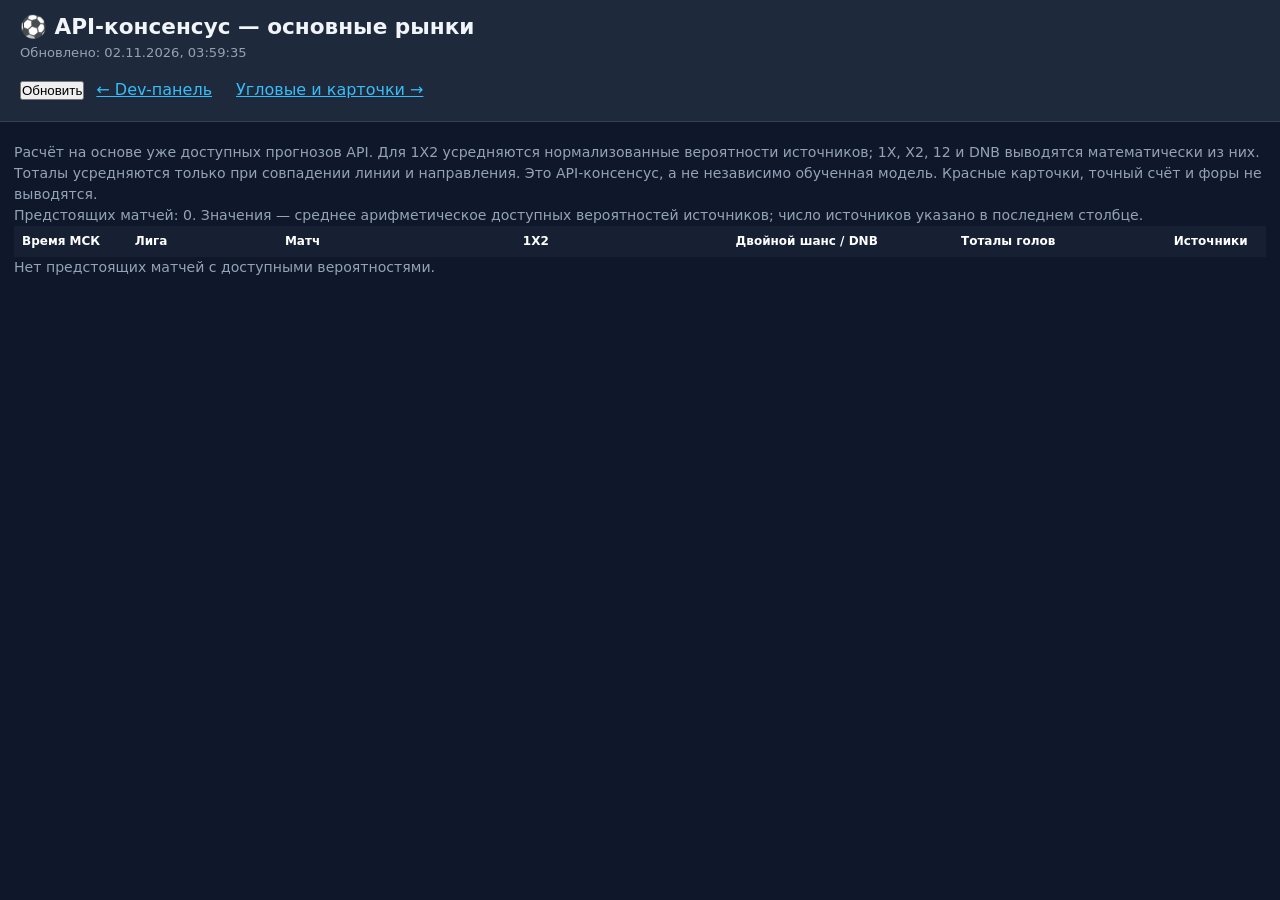
==== api-consensus.html @ f446b964 "feat: add API consensus markets page" ====
<!doctype html>
<html lang="ru"><head><meta charset="utf-8"><meta name="viewport" content="width=device-width,initial-scale=1">
<title>API-консенсус — основные рынки</title><link rel="stylesheet" href="styles.css">
<style>
main{max-width:1500px;margin:20px auto;padding:0 14px}.wrap{overflow-x:auto}.tbl{width:100%;min-width:1050px;border-collapse:collapse;font-size:12px;table-layout:fixed}.tbl th{background:#172033;color:white;padding:8px}.tbl td{background:#fff;color:#111;border:1px solid #d8dee8;padding:7px;white-space:pre-line;overflow-wrap:anywhere;vertical-align:middle}.tbl tr:nth-child(even) td{background:#f1f5f9}.tbl th:nth-child(1){width:9%}.tbl th:nth-child(2){width:12%}.tbl th:nth-child(3){width:19%}.tbl th:nth-child(4){width:17%}.tbl th:nth-child(5){width:18%}.tbl th:nth-child(6){width:17%}.note{color:var(--text-muted);font-size:.88rem;line-height:1.5}.back{display:inline-block;margin:8px 12px;color:var(--accent)}
</style></head><body data-mode="main">
<header class="app-header"><h1>⚽ API-консенсус — основные рынки</h1><p id="status" class="subtitle">Загрузка…</p><button id="refresh" type="button">Обновить</button><a class="back" href="./">← Dev-панель</a><a class="back" href="./api-special.html">Угловые и карточки →</a></header>
<main><p class="note">Расчёт на основе уже доступных прогнозов API. Для 1X2 усредняются нормализованные вероятности источников; 1X, X2, 12 и DNB выводятся математически из них. Тоталы усредняются только при совпадении линии и направления. Это API-консенсус, а не независимо обученная модель. Красные карточки, точный счёт и форы не выводятся.</p>
<p id="count" class="note"></p><div class="wrap"><table class="tbl"><thead><tr><th>Время МСК</th><th>Лига</th><th>Матч</th><th>1X2</th><th>Двойной шанс / DNB</th><th>Тоталы голов</th><th>Источники</th></tr></thead><tbody id="rows"></tbody></table></div><p id="empty" class="note" hidden>Нет предстоящих матчей с доступными вероятностями.</p></main><script src="api-consensus.js"></script></body></html>
---- styles.css ----
:root {
    --bg: #0f172a;
    --surface: #1e293b;
    --surface-alt: #334155;
    --text: #f1f5f9;
    --text-muted: #94a3b8;
    --accent: #38bdf8;
    --accent-hover: #0ea5e9;
    --success: #4ade80;
    --warning: #fbbf24;
    --danger: #f87171;
    --border: #334155;
    --radius: 10px;
}

* {
    margin: 0;
    padding: 0;
    box-sizing: border-box;
}

body {
    font-family: 'Segoe UI', system-ui, -apple-system, sans-serif;
    background: var(--bg);
    color: var(--text);
    line-height: 1.4;
    min-height: 100vh;
}

.app-header {
    background: var(--surface);
    padding: 12px 20px;
    border-bottom: 1px solid var(--border);
    position: relative;
    z-index: 10;
}

.app-header h1 {
    font-size: 1.35rem;
    margin-bottom: 2px;
}

.subtitle {
    color: var(--text-muted);
    font-size: 0.82rem;
    margin-bottom: 8px;
}

.status-bar {
    display: flex;
    align-items: center;
    gap: 8px;
    flex-wrap: wrap;
}

.status-badge {
    padding: 3px 10px;
    border-radius: 999px;
    font-size: 0.75rem;
    font-weight: 600;
    background: var(--surface-alt);
    color: var(--text-muted);
}

.status-badge.ok {
    background: rgba(74, 222, 128, 0.15);
    color: var(--success);
}

.status-badge.error {
    background: rgba(248, 113, 113, 0.15);
    color: var(--danger);
}

.refresh-btn {
    margin-left: auto;
    padding: 6px 14px;
    background: var(--accent);
    color: #0f172a;
    border: none;
    border-radius: 8px;
    font-weight: 600;
    cursor: pointer;
    transition: background 0.2s;
}

.refresh-btn:hover { background: var(--accent-hover); }
.refresh-btn:disabled { opacity: 0.6; cursor: wait; }

main {
    width: 100%;
    max-width: none;
    margin: 0 auto;
    padding: 12px 16px;
}

.loading {
    display: flex;
    flex-direction: column;
    align-items: center;
    padding: 3rem;
    gap: 1rem;
}

.spinner {
    width: 40px;
    height: 40px;
    border: 4px solid var(--surface-alt);
    border-top-color: var(--accent);
    border-radius: 50%;
    animation: spin 0.8s linear infinite;
}

@keyframes spin { to { transform: rotate(360deg); } }

.error-container {
    background: rgba(248, 113, 113, 0.1);
    border: 1px solid var(--danger);
    border-radius: var(--radius);
    padding: 10px 14px;
    margin-bottom: 12px;
    color: var(--danger);
}

.table-wrapper {
    width: 100%;
    max-width: 100%;
    /* Avoid creating an overflow scroll container: it prevents sticky table headers
       from following the page scroll in several browsers. */
    overflow: visible;
    border-radius: 8px;
    border: 1px solid var(--border);
}

table {
    width: 100%;
    table-layout: fixed;
    border-collapse: collapse;
    background: var(--surface);
    font-size: 12px;
}

/* Column proportions for the 11 visible columns. */
th:nth-child(1), td:nth-child(1) { width: 9%; }
th:nth-child(2), td:nth-child(2) { width: 8%; }
th:nth-child(3), td:nth-child(3) { width: 8%; }
th:nth-child(4), td:nth-child(4) { width: 8%; }
th:nth-child(5), td:nth-child(5) { width: 15%; }
th:nth-child(6), td:nth-child(6) { width: 8%; }
th:nth-child(7), td:nth-child(7) { width: 8%; }
th:nth-child(8), td:nth-child(8) { width: 8%; }
th:nth-child(9), td:nth-child(9) { width: 8%; }
th:nth-child(10), td:nth-child(10) { width: 8%; }
th:nth-child(11), td:nth-child(11) { width: 12%; }

thead { background: var(--surface-alt); }

th {
    position: sticky;
    top: 0;
    z-index: 5;
    background: var(--surface-alt);
    padding: 8px 7px;
    text-align: left;
    font-weight: 600;
    color: var(--text-muted);
    white-space: nowrap;
    overflow-wrap: normal;
    cursor: pointer;
    user-select: none;
    line-height: 1.2;
}

th:hover { color: var(--text); }
th[data-sort]::after { content: ' ↕'; opacity: 0.4; }

td {
    padding: 7px;
    border-top: 1px solid var(--border);
    white-space: normal;
    overflow-wrap: anywhere;
    vertical-align: top;
    line-height: 1.25;
}

tbody tr:hover { background: rgba(56, 189, 248, 0.05); }

.prediction-cell {
    font-weight: 600;
    color: var(--accent);
    font-variant-numeric: tabular-nums;
}

.source-cell {
    font-size: 11px;
    color: var(--text-muted);
}

.empty-state {
    text-align: center;
    padding: 2rem;
    color: var(--text-muted);
}

.hidden { display: none !important; }

footer {
    text-align: center;
    padding: 12px;
    color: var(--text-muted);
    font-size: 0.8rem;
}

footer a { color: var(--accent); text-decoration: none; }

@media (min-width: 1500px) {
    table { font-size: 13px; }
    th, td { padding: 8px 9px; }
}

@media (max-width: 1100px) {
    main { padding: 8px; }
    table { font-size: 11px; }
    th, td { padding: 5px 4px; }
}

@media (max-width: 700px) {
    .app-header { padding: 10px; }
    .app-header h1 { font-size: 1.1rem; }
    main { padding: 6px; }
    table { font-size: 10px; }
    th, td { padding: 4px 3px; }
    th[data-sort]::after { content: ''; }
}


/* Row background is set from the strongest probability in JavaScript. */
tbody tr.high-probability-row {
    transition: background-color 160ms ease;
}

tbody tr.high-probability-row td {
    color: inherit;
    border-top-color: rgba(20, 83, 45, 0.2);
}

tbody tr.high-probability-row .prediction-cell,
tbody tr.high-probability-row .source-cell {
    color: inherit;
}

tbody tr.high-probability-row:hover {
    filter: brightness(0.96);
}

.result-cell {
    font-weight: 700;
    white-space: nowrap;
    overflow-wrap: normal;
    font-variant-numeric: tabular-nums;
}

.source-filter-bar {
    display: flex;
    align-items: center;
    gap: 8px;
    flex-wrap: wrap;
    margin: 0 0 10px;
}

.source-filter-btn {
    border: 1px solid var(--border);
    border-radius: 8px;
    padding: 8px 14px;
    background: var(--surface);
    color: var(--text);
    font: inherit;
    font-weight: 600;
    cursor: pointer;
    transition: background 0.15s ease, border-color 0.15s ease;
}

.source-filter-btn:hover {
    border-color: var(--accent);
}

.source-filter-btn.active {
    background: var(--accent);
    border-color: var(--accent);
    color: #0f172a;
}

@media (max-width: 700px) {
    .source-filter-bar { gap: 6px; }
    .source-filter-btn { padding: 7px 10px; font-size: 11px; }
}


/* Make all text in the forecast table black for readability. */
table,
table td,
table .prediction-cell,
table .source-cell,
tbody tr.high-probability-row td,
tbody tr.high-probability-row .prediction-cell,
tbody tr.high-probability-row .source-cell {
    color: #000 !important;
}

/* Keep table header text white. */
table th,
table th:hover {
    color: #fff !important;
}
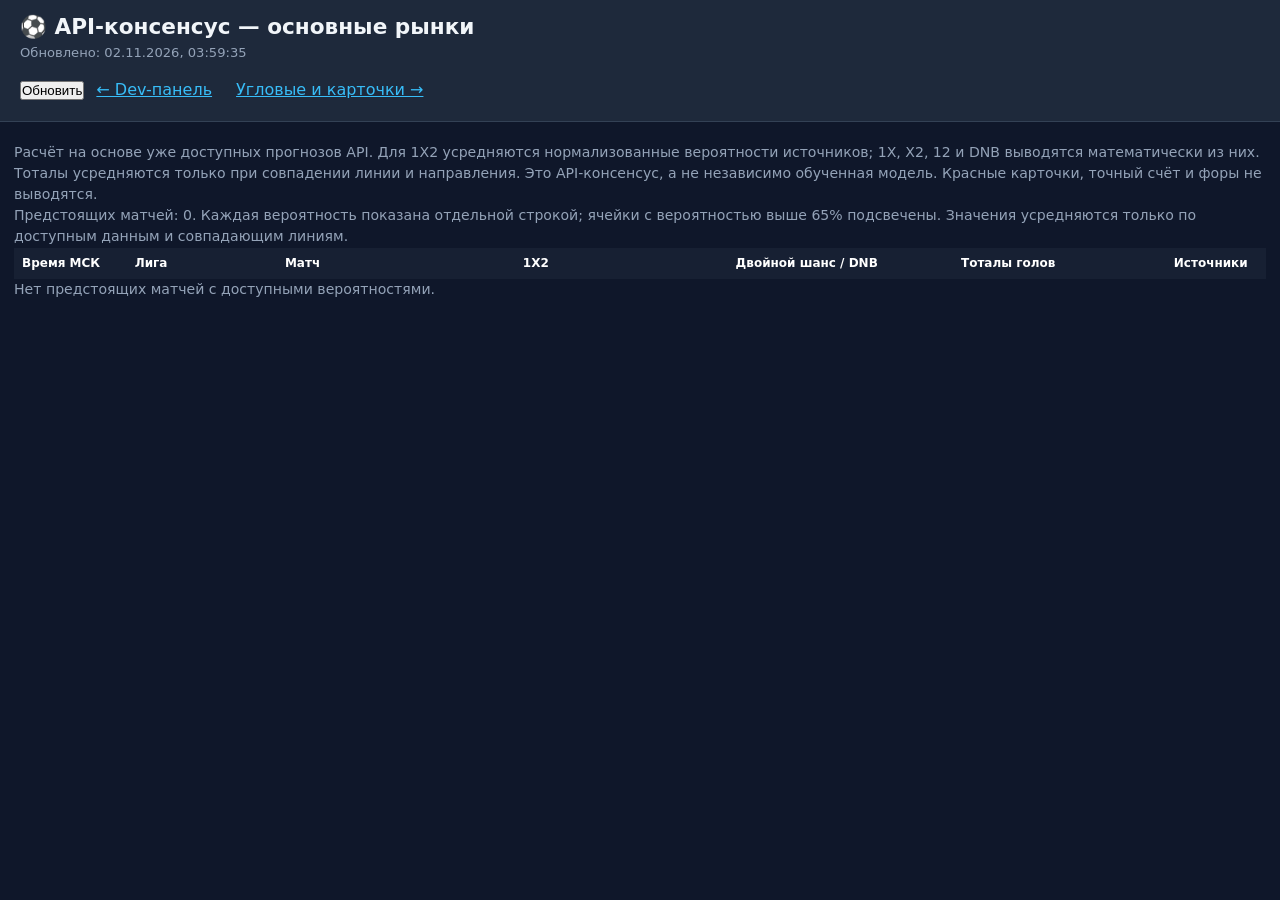
==== commit fd8445f0: "style: improve probability table readability" ====
--- a/api-consensus.html
+++ b/api-consensus.html
@@ -2,7 +2,12 @@
 <html lang="ru"><head><meta charset="utf-8"><meta name="viewport" content="width=device-width,initial-scale=1">
 <title>API-консенсус — основные рынки</title><link rel="stylesheet" href="styles.css">
 <style>
-main{max-width:1500px;margin:20px auto;padding:0 14px}.wrap{overflow-x:auto}.tbl{width:100%;min-width:1050px;border-collapse:collapse;font-size:12px;table-layout:fixed}.tbl th{background:#172033;color:white;padding:8px}.tbl td{background:#fff;color:#111;border:1px solid #d8dee8;padding:7px;white-space:pre-line;overflow-wrap:anywhere;vertical-align:middle}.tbl tr:nth-child(even) td{background:#f1f5f9}.tbl th:nth-child(1){width:9%}.tbl th:nth-child(2){width:12%}.tbl th:nth-child(3){width:19%}.tbl th:nth-child(4){width:17%}.tbl th:nth-child(5){width:18%}.tbl th:nth-child(6){width:17%}.note{color:var(--text-muted);font-size:.88rem;line-height:1.5}.back{display:inline-block;margin:8px 12px;color:var(--accent)}
+main{max-width:1500px;margin:20px auto;padding:0 14px}.wrap{overflow-x:auto}.tbl{width:100%;min-width:1050px;border-collapse:collapse;font-size:12px;table-layout:fixed}.tbl th{background:#172033;color:white;padding:8px}.tbl td{background:#fff;color:#111;border:1px solid #d8dee8;padding:7px;white-space:pre-line;overflow-wrap:anywhere;vertical-align:middle}.tbl tr:nth-child(even) td{background:#f1f5f9}.tbl th:nth-child(1){width:9%}.tbl th:nth-child(2){width:12%}.tbl th:nth-child(3){width:19%}.tbl th:nth-child(4){width:17%}.tbl th:nth-child(5){width:18%}.tbl th:nth-child(6){width:17%}.tbl td.probability-cell{padding:4px 6px;font-variant-numeric:tabular-nums;white-space:normal}
+.tbl .probability-line{display:block;padding:2px 5px;margin:1px 0;border-radius:3px;line-height:1.35;white-space:nowrap}
+.tbl .probability-line.is-highlighted{font-weight:650}
+.tbl tbody tr:hover td{background:#e2e8f0}
+.tbl th{white-space:normal;line-height:1.25}
+.note{color:var(--text-muted);font-size:.88rem;line-height:1.5}.back{display:inline-block;margin:8px 12px;color:var(--accent)}
 </style></head><body data-mode="main">
 <header class="app-header"><h1>⚽ API-консенсус — основные рынки</h1><p id="status" class="subtitle">Загрузка…</p><button id="refresh" type="button">Обновить</button><a class="back" href="./">← Dev-панель</a><a class="back" href="./api-special.html">Угловые и карточки →</a></header>
 <main><p class="note">Расчёт на основе уже доступных прогнозов API. Для 1X2 усредняются нормализованные вероятности источников; 1X, X2, 12 и DNB выводятся математически из них. Тоталы усредняются только при совпадении линии и направления. Это API-консенсус, а не независимо обученная модель. Красные карточки, точный счёт и форы не выводятся.</p>
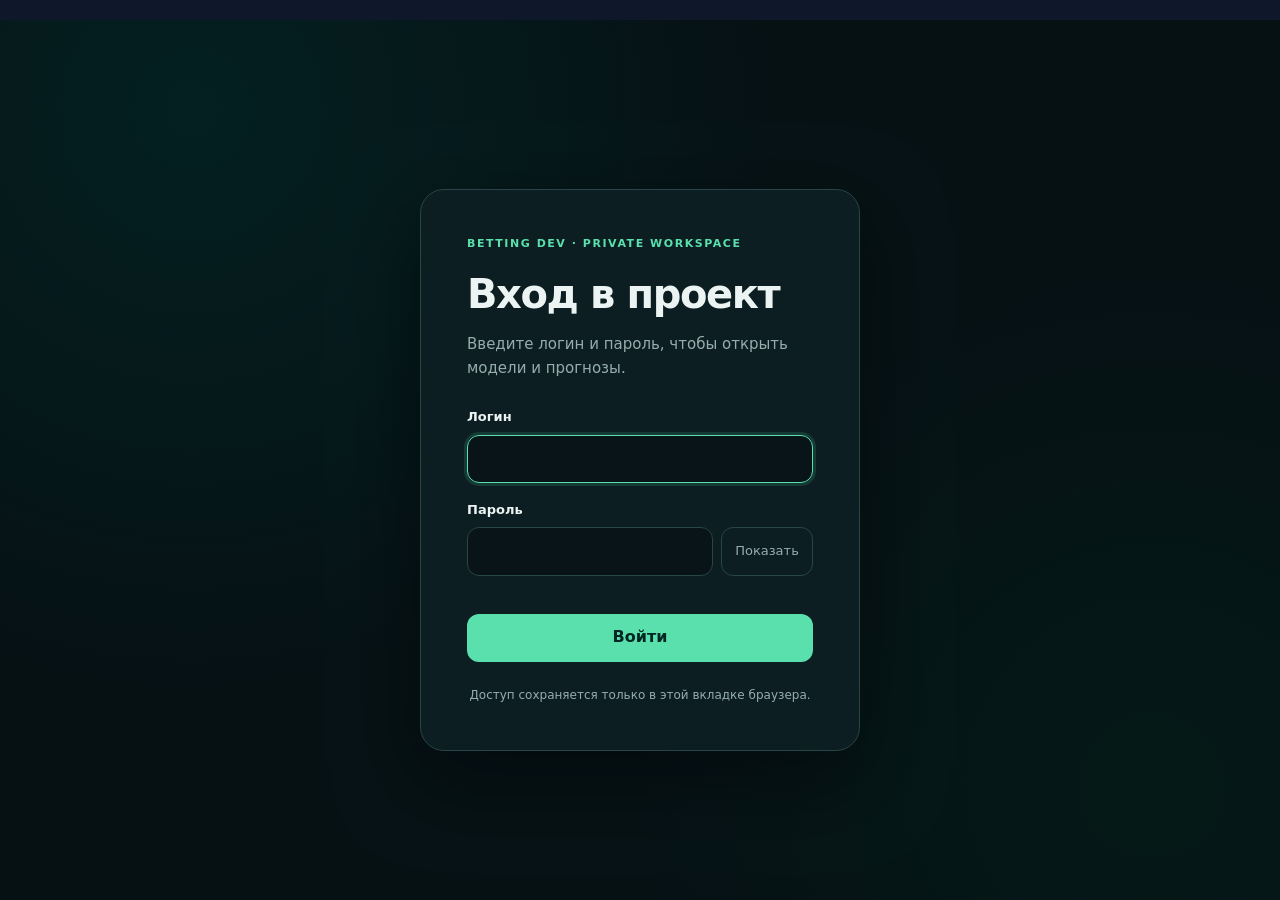
==== commit e40a58a9: "feat: protect model pages with access gate" ====
--- a/api-consensus.html
+++ b/api-consensus.html
@@ -1,5 +1,8 @@
 <!doctype html>
 <html lang="ru"><head><meta charset="utf-8"><meta name="viewport" content="width=device-width,initial-scale=1">
+  <script>document.documentElement.classList.add('access-pending');</script>
+  <script src="access-gate.js"></script>
+  <link rel="stylesheet" href="access-gate.css" />
 <title>API-консенсус — основные рынки</title><link rel="stylesheet" href="styles.css">
 <style>
 main{max-width:1500px;margin:20px auto;padding:0 14px}.wrap{overflow-x:auto}.tbl{width:100%;min-width:1050px;border-collapse:collapse;font-size:12px;table-layout:fixed}.tbl th{background:#172033;color:white;padding:8px}.tbl td{background:#fff;color:#111;border:1px solid #d8dee8;padding:7px;white-space:pre-line;overflow-wrap:anywhere;vertical-align:middle}.tbl tr:nth-child(even) td{background:#f1f5f9}.tbl th:nth-child(1){width:9%}.tbl th:nth-child(2){width:12%}.tbl th:nth-child(3){width:19%}.tbl th:nth-child(4){width:17%}.tbl th:nth-child(5){width:18%}.tbl th:nth-child(6){width:17%}.tbl td.probability-cell{padding:4px 6px;font-variant-numeric:tabular-nums;white-space:normal}
@@ -11,4 +14,4 @@
 </style></head><body data-mode="main">
 <header class="app-header"><h1>⚽ API-консенсус — основные рынки</h1><p id="status" class="subtitle">Загрузка…</p><button id="refresh" type="button">Обновить</button><a class="back" href="./">← Dev-панель</a><a class="back" href="./api-special.html">Угловые и карточки →</a></header>
 <main><p class="note">Расчёт на основе уже доступных прогнозов API. Для 1X2 усредняются нормализованные вероятности источников; 1X, X2, 12 и DNB выводятся математически из них. Тоталы усредняются только при совпадении линии и направления. Это API-консенсус, а не независимо обученная модель. Красные карточки, точный счёт и форы не выводятся.</p>
-<p id="count" class="note"></p><div class="wrap"><table class="tbl"><thead><tr><th>Время МСК</th><th>Лига</th><th>Матч</th><th>1X2</th><th>Двойной шанс / DNB</th><th>Тоталы голов</th><th>Источники</th></tr></thead><tbody id="rows"></tbody></table></div><p id="empty" class="note" hidden>Нет предстоящих матчей с доступными вероятностями.</p></main><script src="api-consensus.js"></script></body></html>+<p id="count" class="note"></p><div class="wrap"><table class="tbl"><thead><tr><th>Время МСК</th><th>Лига</th><th>Матч</th><th>1X2</th><th>Двойной шанс / DNB</th><th>Тоталы голов</th><th>Источники</th></tr></thead><tbody id="rows"></tbody></table></div><p id="empty" class="note" hidden>Нет предстоящих матчей с доступными вероятностями.</p></main><script src="api-consensus.js"></script></body></html>
--- a/access-gate.css
+++ b/access-gate.css
@@ -0,0 +1,207 @@
+:root {
+  --access-bg: oklch(0.17 0.018 215);
+  --access-card: oklch(0.22 0.025 215);
+  --access-line: oklch(0.37 0.035 200);
+  --access-text: oklch(0.96 0.008 190);
+  --access-muted: oklch(0.73 0.025 200);
+  --access-accent: oklch(0.82 0.14 165);
+  --access-accent-dark: oklch(0.24 0.055 185);
+  --access-error: oklch(0.76 0.15 25);
+}
+
+html.access-pending body > :not(.access-gate),
+html.access-locked body > :not(.access-gate) {
+  display: none !important;
+}
+
+html.access-locked body {
+  overflow: hidden;
+}
+
+.access-gate {
+  position: fixed;
+  inset: 0;
+  z-index: 100;
+  display: grid;
+  place-items: center;
+  min-height: 100dvh;
+  padding: 24px;
+  overflow-y: auto;
+  color: var(--access-text);
+  background:
+    radial-gradient(circle at 15% 10%, oklch(0.32 0.07 190 / 0.34), transparent 36rem),
+    radial-gradient(circle at 90% 85%, oklch(0.3 0.09 165 / 0.2), transparent 32rem),
+    var(--access-bg);
+  font-family: Inter, ui-sans-serif, system-ui, -apple-system, BlinkMacSystemFont, "Segoe UI", sans-serif;
+}
+
+.access-card {
+  width: min(100%, 440px);
+  padding: clamp(28px, 5vw, 46px);
+  border: 1px solid var(--access-line);
+  border-radius: 24px;
+  background: var(--access-card);
+  box-shadow: 0 28px 80px oklch(0.08 0.02 220 / 0.46);
+}
+
+.access-kicker {
+  margin: 0 0 22px;
+  color: var(--access-accent);
+  font-size: 11px;
+  font-weight: 750;
+  letter-spacing: 0.14em;
+}
+
+.access-card h1 {
+  margin: 0;
+  font-size: clamp(30px, 7vw, 40px);
+  line-height: 1.08;
+  letter-spacing: -0.035em;
+}
+
+.access-description {
+  margin: 16px 0 28px;
+  color: var(--access-muted);
+  font-size: 15px;
+  line-height: 1.6;
+}
+
+.access-label {
+  display: block;
+  margin: 18px 0 8px;
+  font-size: 13px;
+  font-weight: 650;
+}
+
+.access-input {
+  box-sizing: border-box;
+  width: 100%;
+  min-height: 48px;
+  padding: 12px 14px;
+  border: 1px solid var(--access-line);
+  border-radius: 12px;
+  outline: none;
+  color: var(--access-text);
+  background: oklch(0.17 0.018 215 / 0.7);
+  font: inherit;
+  font-size: 16px;
+  transition: border-color 160ms ease, box-shadow 160ms ease;
+}
+
+.access-input:focus {
+  border-color: var(--access-accent);
+  box-shadow: 0 0 0 3px oklch(0.82 0.14 165 / 0.14);
+}
+
+.access-password-row {
+  display: grid;
+  grid-template-columns: minmax(0, 1fr) auto;
+  gap: 8px;
+}
+
+.access-toggle {
+  min-width: 92px;
+  padding: 0 12px;
+  border: 1px solid var(--access-line);
+  border-radius: 12px;
+  color: var(--access-muted);
+  background: transparent;
+  font: inherit;
+  font-size: 13px;
+  cursor: pointer;
+}
+
+.access-toggle:hover {
+  color: var(--access-text);
+  border-color: var(--access-muted);
+}
+
+.access-error {
+  min-height: 22px;
+  margin: 12px 0 4px;
+  color: var(--access-error);
+  font-size: 13px;
+  line-height: 1.55;
+}
+
+.access-submit {
+  width: 100%;
+  min-height: 48px;
+  padding: 12px 18px;
+  border: 0;
+  border-radius: 12px;
+  color: var(--access-accent-dark);
+  background: var(--access-accent);
+  font: inherit;
+  font-weight: 750;
+  cursor: pointer;
+  transition: transform 160ms ease, filter 160ms ease;
+}
+
+.access-submit:hover {
+  filter: brightness(1.06);
+  transform: translateY(-1px);
+}
+
+.access-submit:disabled {
+  cursor: wait;
+  opacity: 0.7;
+  transform: none;
+}
+
+.access-toggle:focus-visible,
+.access-submit:focus-visible,
+.access-logout:focus-visible {
+  outline: 3px solid var(--access-accent);
+  outline-offset: 3px;
+}
+
+.access-note {
+  margin: 24px 0 0;
+  color: var(--access-muted);
+  font-size: 12px;
+  line-height: 1.55;
+  text-align: center;
+}
+
+.access-logout {
+  position: fixed;
+  right: 16px;
+  bottom: 16px;
+  z-index: 90;
+  min-height: 44px;
+  padding: 10px 18px;
+  border: 1px solid var(--access-line);
+  border-radius: 999px;
+  color: var(--access-text);
+  background: var(--access-card);
+  box-shadow: 0 8px 28px oklch(0.08 0.02 220 / 0.28);
+  font: 600 14px/1.2 Inter, ui-sans-serif, system-ui, sans-serif;
+  cursor: pointer;
+}
+
+@media (max-width: 480px) {
+  .access-gate {
+    padding: 16px;
+  }
+
+  .access-card {
+    padding: 28px 22px;
+    border-radius: 20px;
+  }
+
+  .access-password-row {
+    grid-template-columns: minmax(0, 1fr) 84px;
+  }
+
+  .access-toggle {
+    min-width: 84px;
+  }
+}
+
+@media (prefers-reduced-motion: reduce) {
+  .access-input,
+  .access-submit {
+    transition: none;
+  }
+}
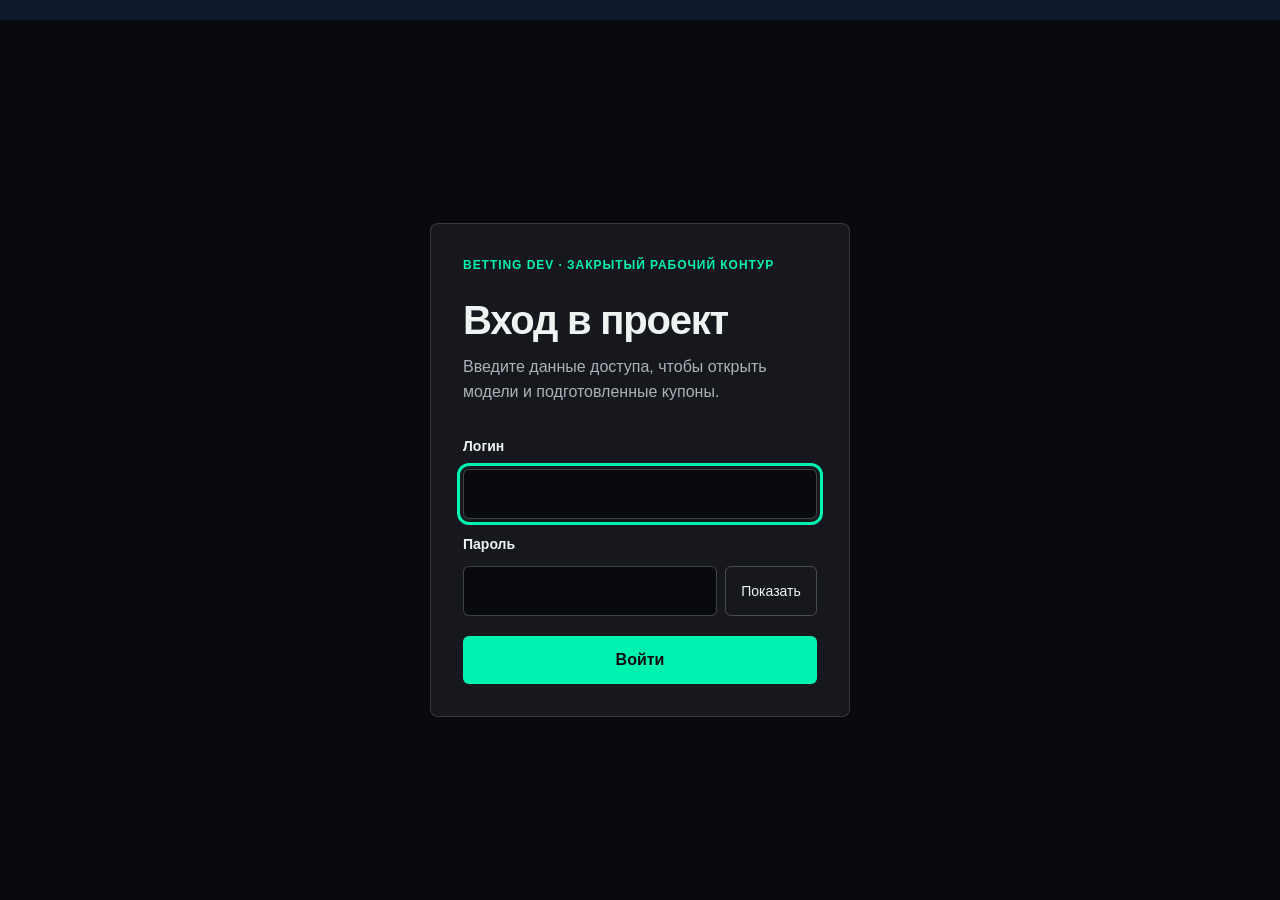
==== commit 7131df22: "fix: align gate with verified implementation" ====
--- a/api-consensus.html
+++ b/api-consensus.html
@@ -14,4 +14,4 @@
 </style></head><body data-mode="main">
 <header class="app-header"><h1>⚽ API-консенсус — основные рынки</h1><p id="status" class="subtitle">Загрузка…</p><button id="refresh" type="button">Обновить</button><a class="back" href="./">← Dev-панель</a><a class="back" href="./api-special.html">Угловые и карточки →</a></header>
 <main><p class="note">Расчёт на основе уже доступных прогнозов API. Для 1X2 усредняются нормализованные вероятности источников; 1X, X2, 12 и DNB выводятся математически из них. Тоталы усредняются только при совпадении линии и направления. Это API-консенсус, а не независимо обученная модель. Красные карточки, точный счёт и форы не выводятся.</p>
-<p id="count" class="note"></p><div class="wrap"><table class="tbl"><thead><tr><th>Время МСК</th><th>Лига</th><th>Матч</th><th>1X2</th><th>Двойной шанс / DNB</th><th>Тоталы голов</th><th>Источники</th></tr></thead><tbody id="rows"></tbody></table></div><p id="empty" class="note" hidden>Нет предстоящих матчей с доступными вероятностями.</p></main><script src="api-consensus.js"></script></body></html>
+<p id="count" class="note"></p><div class="wrap"><table class="tbl"><thead><tr><th>Время МСК</th><th>Лига</th><th>Матч</th><th>1X2</th><th>Двойной шанс / DNB</th><th>Тоталы голов</th><th>Источники</th></tr></thead><tbody id="rows"></tbody></table></div><p id="empty" class="note" hidden>Нет предстоящих матчей с доступными вероятностями.</p></main><script src="api-consensus.js"></script></body></html>
--- a/access-gate.css
+++ b/access-gate.css
@@ -1,12 +1,15 @@
 :root {
-  --access-bg: oklch(0.17 0.018 215);
-  --access-card: oklch(0.22 0.025 215);
-  --access-line: oklch(0.37 0.035 200);
-  --access-text: oklch(0.96 0.008 190);
-  --access-muted: oklch(0.73 0.025 200);
-  --access-accent: oklch(0.82 0.14 165);
-  --access-accent-dark: oklch(0.24 0.055 185);
-  --access-error: oklch(0.76 0.15 25);
+  --access-ink-950: oklch(0.145 0.008 260);
+  --access-ink-900: oklch(0.21 0.01 260);
+  --access-mint-400: oklch(0.85 0.18 165);
+  --access-text-100: oklch(0.96 0.005 165);
+  --access-text-400: oklch(0.76 0.01 260);
+  --access-danger-400: oklch(0.75 0.15 25);
+}
+
+html.access-pending,
+html.access-locked {
+  background: var(--access-ink-950);
 }
 
 html.access-pending body > :not(.access-gate),
@@ -19,6 +22,9 @@
 }
 
 .access-gate {
+  --access-bg: var(--access-ink-950);
+  --access-surface: var(--access-ink-900);
+  --access-accent: var(--access-mint-400);
   position: fixed;
   inset: 0;
   z-index: 100;
@@ -27,141 +33,129 @@
   min-height: 100dvh;
   padding: 24px;
   overflow-y: auto;
-  color: var(--access-text);
-  background:
-    radial-gradient(circle at 15% 10%, oklch(0.32 0.07 190 / 0.34), transparent 36rem),
-    radial-gradient(circle at 90% 85%, oklch(0.3 0.09 165 / 0.2), transparent 32rem),
-    var(--access-bg);
-  font-family: Inter, ui-sans-serif, system-ui, -apple-system, BlinkMacSystemFont, "Segoe UI", sans-serif;
+  background: var(--access-bg);
+  color: var(--access-text-100);
+  font-family: Arial, Helvetica, sans-serif;
 }
 
-.access-card {
-  width: min(100%, 440px);
-  padding: clamp(28px, 5vw, 46px);
-  border: 1px solid var(--access-line);
-  border-radius: 24px;
-  background: var(--access-card);
-  box-shadow: 0 28px 80px oklch(0.08 0.02 220 / 0.46);
+.access-gate__panel {
+  width: min(100%, 420px);
+  padding: 32px;
+  border: 1px solid color-mix(in oklch, var(--access-text-100) 16%, transparent);
+  border-radius: 8px;
+  background: var(--access-surface);
 }
 
-.access-kicker {
-  margin: 0 0 22px;
+.access-gate__label {
+  margin: 0 0 24px;
   color: var(--access-accent);
-  font-size: 11px;
-  font-weight: 750;
-  letter-spacing: 0.14em;
+  font-size: 12px;
+  font-weight: 700;
+  letter-spacing: 0.08em;
+  line-height: 1.5;
+  text-transform: uppercase;
 }
 
-.access-card h1 {
-  margin: 0;
-  font-size: clamp(30px, 7vw, 40px);
-  line-height: 1.08;
-  letter-spacing: -0.035em;
+.access-gate h1 {
+  margin: 0 0 12px;
+  font-size: clamp(28px, 7vw, 40px);
+  line-height: 1.1;
+  letter-spacing: -0.03em;
 }
 
-.access-description {
-  margin: 16px 0 28px;
-  color: var(--access-muted);
-  font-size: 15px;
+.access-gate__intro {
+  margin: 0 0 28px;
+  color: var(--access-text-400);
+  font-size: 16px;
   line-height: 1.6;
 }
 
-.access-label {
-  display: block;
-  margin: 18px 0 8px;
-  font-size: 13px;
-  font-weight: 650;
+.access-form {
+  display: grid;
+  gap: 12px;
 }
 
-.access-input {
+.access-form label {
+  margin-top: 4px;
+  font-size: 14px;
+  font-weight: 700;
+}
+
+.access-form input {
   box-sizing: border-box;
   width: 100%;
   min-height: 48px;
   padding: 12px 14px;
-  border: 1px solid var(--access-line);
-  border-radius: 12px;
+  border: 1px solid color-mix(in oklch, var(--access-text-100) 24%, transparent);
+  border-radius: 6px;
   outline: none;
-  color: var(--access-text);
-  background: oklch(0.17 0.018 215 / 0.7);
-  font: inherit;
+  background: var(--access-bg);
+  color: var(--access-text-100);
   font-size: 16px;
-  transition: border-color 160ms ease, box-shadow 160ms ease;
+  line-height: 1.5;
 }
 
-.access-input:focus {
-  border-color: var(--access-accent);
-  box-shadow: 0 0 0 3px oklch(0.82 0.14 165 / 0.14);
+.access-form input:focus-visible,
+.access-form button:focus-visible,
+.access-logout:focus-visible {
+  outline: 3px solid var(--access-accent);
+  outline-offset: 3px;
 }
 
-.access-password-row {
+.access-form__password {
   display: grid;
   grid-template-columns: minmax(0, 1fr) auto;
   gap: 8px;
 }
 
-.access-toggle {
+.access-form__toggle {
   min-width: 92px;
-  padding: 0 12px;
-  border: 1px solid var(--access-line);
-  border-radius: 12px;
-  color: var(--access-muted);
+  min-height: 48px;
+  padding: 0 14px;
+  border: 1px solid color-mix(in oklch, var(--access-text-100) 24%, transparent);
+  border-radius: 6px;
   background: transparent;
-  font: inherit;
-  font-size: 13px;
+  color: var(--access-text-100);
   cursor: pointer;
+  font-size: 14px;
 }
 
-.access-toggle:hover {
-  color: var(--access-text);
-  border-color: var(--access-muted);
+.access-form__toggle:hover {
+  border-color: var(--access-accent);
 }
 
-.access-error {
-  min-height: 22px;
-  margin: 12px 0 4px;
-  color: var(--access-error);
-  font-size: 13px;
-  line-height: 1.55;
+.access-form__error {
+  margin: 4px 0 0;
+  color: var(--access-danger-400);
+  font-size: 14px;
+  line-height: 1.5;
 }
 
-.access-submit {
-  width: 100%;
+.access-form__submit {
   min-height: 48px;
-  padding: 12px 18px;
+  margin-top: 8px;
+  padding: 12px 20px;
   border: 0;
-  border-radius: 12px;
-  color: var(--access-accent-dark);
+  border-radius: 6px;
   background: var(--access-accent);
-  font: inherit;
-  font-weight: 750;
+  color: var(--access-bg);
   cursor: pointer;
-  transition: transform 160ms ease, filter 160ms ease;
+  font-size: 16px;
+  font-weight: 700;
+  transition: opacity 160ms ease-out, transform 160ms ease-out;
 }
 
-.access-submit:hover {
-  filter: brightness(1.06);
+.access-form__submit:hover:not(:disabled) {
   transform: translateY(-1px);
 }
 
-.access-submit:disabled {
-  cursor: wait;
-  opacity: 0.7;
-  transform: none;
+.access-form__submit:active:not(:disabled) {
+  transform: translateY(0);
 }
 
-.access-toggle:focus-visible,
-.access-submit:focus-visible,
-.access-logout:focus-visible {
-  outline: 3px solid var(--access-accent);
-  outline-offset: 3px;
-}
-
-.access-note {
-  margin: 24px 0 0;
-  color: var(--access-muted);
-  font-size: 12px;
-  line-height: 1.55;
-  text-align: center;
+.access-form__submit:disabled {
+  cursor: wait;
+  opacity: 0.65;
 }
 
 .access-logout {
@@ -169,15 +163,21 @@
   right: 16px;
   bottom: 16px;
   z-index: 90;
+  min-width: 72px;
   min-height: 44px;
-  padding: 10px 18px;
-  border: 1px solid var(--access-line);
-  border-radius: 999px;
-  color: var(--access-text);
-  background: var(--access-card);
-  box-shadow: 0 8px 28px oklch(0.08 0.02 220 / 0.28);
-  font: 600 14px/1.2 Inter, ui-sans-serif, system-ui, sans-serif;
+  padding: 8px 14px;
+  border: 1px solid var(--access-ink-900);
+  border-radius: 6px;
+  background: var(--access-ink-950);
+  color: var(--access-text-100);
   cursor: pointer;
+  font-size: 14px;
+  opacity: 0.82;
+  transition: opacity 160ms ease-out;
+}
+
+.access-logout:hover {
+  opacity: 1;
 }
 
 @media (max-width: 480px) {
@@ -185,23 +185,14 @@
     padding: 16px;
   }
 
-  .access-card {
-    padding: 28px 22px;
-    border-radius: 20px;
-  }
-
-  .access-password-row {
-    grid-template-columns: minmax(0, 1fr) 84px;
-  }
-
-  .access-toggle {
-    min-width: 84px;
+  .access-gate__panel {
+    padding: 24px 20px;
   }
 }
 
 @media (prefers-reduced-motion: reduce) {
-  .access-input,
-  .access-submit {
+  .access-form__submit,
+  .access-logout {
     transition: none;
   }
 }
